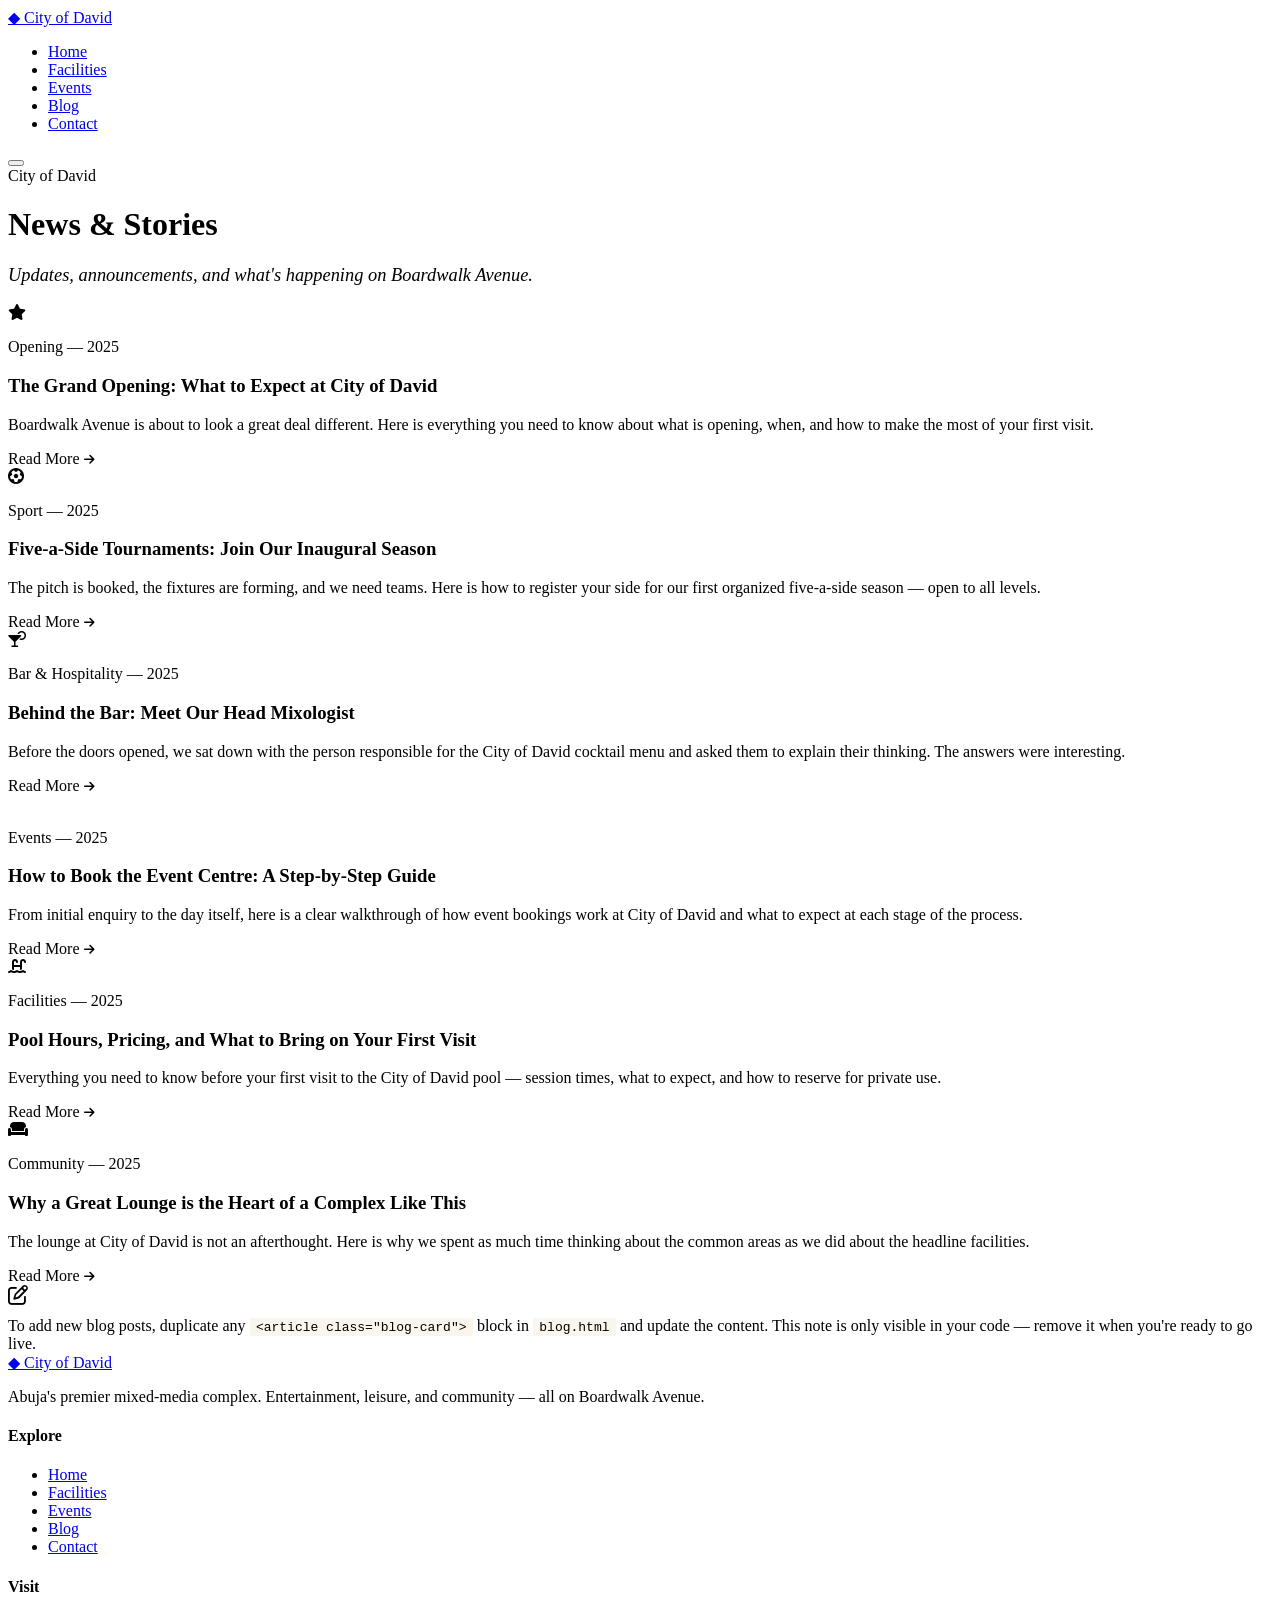
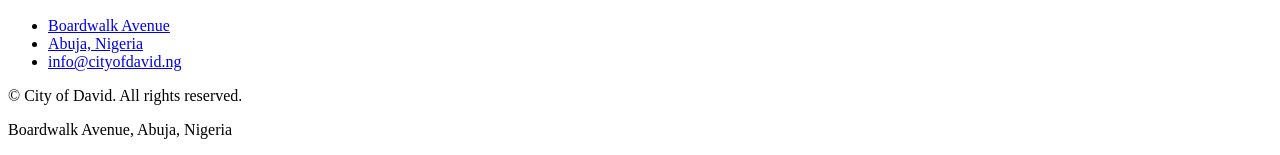
==== blog.html @ e6c5fee5 "Add files via upload" ====
<!DOCTYPE html>
<html lang="en">
<head>
  <meta charset="UTF-8">
  <meta name="viewport" content="width=device-width, initial-scale=1.0">
  <meta name="description" content="News, updates, and stories from City of David — Abuja's premier entertainment complex on Boardwalk Avenue.">
  <title>Blog | City of David</title>
  <link rel="preconnect" href="https://fonts.googleapis.com">
  <link rel="preconnect" href="https://fonts.gstatic.com" crossorigin>
  <link href="https://fonts.googleapis.com/css2?family=Playfair+Display:ital,wght@0,400;0,600;0,700;1,400&family=EB+Garamond:ital,wght@0,400;0,500;1,400&display=swap" rel="stylesheet">
  <link rel="stylesheet" href="https://cdnjs.cloudflare.com/ajax/libs/font-awesome/6.4.0/css/all.min.css">
  <link rel="stylesheet" href="css/style.css">
</head>
<body>

  <!-- NAVIGATION -->
  <nav class="nav" role="navigation" aria-label="Main navigation">
    <div class="nav-inner">
      <a href="index.html" class="nav-logo"><span class="dia">◆</span> City of David</a>
      <ul class="nav-links">
        <li><a href="index.html">Home</a></li>
        <li><a href="facilities.html">Facilities</a></li>
        <li><a href="events.html">Events</a></li>
        <li><a href="blog.html">Blog</a></li>
        <li><a href="contact.html">Contact</a></li>
      </ul>
      <button class="nav-toggle" aria-label="Toggle navigation" aria-expanded="false">
        <span></span><span></span><span></span>
      </button>
    </div>
  </nav>

  <!-- PAGE HERO -->
  <div class="page-hero">
    <div class="hero-eyebrow">City of David</div>
    <h1>News &amp; Stories</h1>
    <p style="color: var(--text-muted); font-style: italic; font-size: 1.15rem; margin-top: 1rem;">
      Updates, announcements, and what's happening on Boardwalk Avenue.
    </p>
  </div>

  <!-- BLOG SECTION -->
  <section class="section">
    <div class="section-inner">

      <div class="blog-grid">

        <!-- Post 1 -->
        <article class="blog-card fade-in fade-delay-1">
          <div class="blog-card-thumb">
            <i class="fa-solid fa-star"></i>
          </div>
          <div class="blog-card-body">
            <p class="blog-card-date">Opening — 2025</p>
            <h3>The Grand Opening: What to Expect at City of David</h3>
            <p>
              Boardwalk Avenue is about to look a great deal different. Here is everything you need to 
              know about what is opening, when, and how to make the most of your first visit.
            </p>
            <span class="read-more">Read More <i class="fa-solid fa-arrow-right" style="font-size: 0.75rem;"></i></span>
          </div>
        </article>

        <!-- Post 2 -->
        <article class="blog-card fade-in fade-delay-2">
          <div class="blog-card-thumb">
            <i class="fa-solid fa-futbol"></i>
          </div>
          <div class="blog-card-body">
            <p class="blog-card-date">Sport — 2025</p>
            <h3>Five-a-Side Tournaments: Join Our Inaugural Season</h3>
            <p>
              The pitch is booked, the fixtures are forming, and we need teams. Here is how to register 
              your side for our first organized five-a-side season — open to all levels.
            </p>
            <span class="read-more">Read More <i class="fa-solid fa-arrow-right" style="font-size: 0.75rem;"></i></span>
          </div>
        </article>

        <!-- Post 3 -->
        <article class="blog-card fade-in fade-delay-3">
          <div class="blog-card-thumb">
            <i class="fa-solid fa-martini-glass-citrus"></i>
          </div>
          <div class="blog-card-body">
            <p class="blog-card-date">Bar &amp; Hospitality — 2025</p>
            <h3>Behind the Bar: Meet Our Head Mixologist</h3>
            <p>
              Before the doors opened, we sat down with the person responsible for the City of David 
              cocktail menu and asked them to explain their thinking. The answers were interesting.
            </p>
            <span class="read-more">Read More <i class="fa-solid fa-arrow-right" style="font-size: 0.75rem;"></i></span>
          </div>
        </article>

        <!-- Post 4 -->
        <article class="blog-card fade-in fade-delay-4">
          <div class="blog-card-thumb">
            <i class="fa-solid fa-calendar-star"></i>
          </div>
          <div class="blog-card-body">
            <p class="blog-card-date">Events — 2025</p>
            <h3>How to Book the Event Centre: A Step-by-Step Guide</h3>
            <p>
              From initial enquiry to the day itself, here is a clear walkthrough of how event bookings 
              work at City of David and what to expect at each stage of the process.
            </p>
            <span class="read-more">Read More <i class="fa-solid fa-arrow-right" style="font-size: 0.75rem;"></i></span>
          </div>
        </article>

        <!-- Post 5 -->
        <article class="blog-card fade-in fade-delay-1">
          <div class="blog-card-thumb">
            <i class="fa-solid fa-water-ladder"></i>
          </div>
          <div class="blog-card-body">
            <p class="blog-card-date">Facilities — 2025</p>
            <h3>Pool Hours, Pricing, and What to Bring on Your First Visit</h3>
            <p>
              Everything you need to know before your first visit to the City of David pool — 
              session times, what to expect, and how to reserve for private use.
            </p>
            <span class="read-more">Read More <i class="fa-solid fa-arrow-right" style="font-size: 0.75rem;"></i></span>
          </div>
        </article>

        <!-- Post 6 -->
        <article class="blog-card fade-in fade-delay-2">
          <div class="blog-card-thumb">
            <i class="fa-solid fa-couch"></i>
          </div>
          <div class="blog-card-body">
            <p class="blog-card-date">Community — 2025</p>
            <h3>Why a Great Lounge is the Heart of a Complex Like This</h3>
            <p>
              The lounge at City of David is not an afterthought. Here is why we spent as much time 
              thinking about the common areas as we did about the headline facilities.
            </p>
            <span class="read-more">Read More <i class="fa-solid fa-arrow-right" style="font-size: 0.75rem;"></i></span>
          </div>
        </article>

      </div>

      <!-- Note to owner -->
      <div class="blog-notice fade-in">
        <i class="fa-regular fa-pen-to-square" style="color: var(--gold); margin-bottom: 0.75rem; font-size: 1.25rem; display: block;"></i>
        <p style="margin: 0;">
          To add new blog posts, duplicate any <code style="background: rgba(201,168,76,0.1); padding: 0.1rem 0.4rem; color: var(--gold);">&lt;article class="blog-card"&gt;</code> block 
          in <code style="background: rgba(201,168,76,0.1); padding: 0.1rem 0.4rem; color: var(--gold);">blog.html</code> and update the content.
          This note is only visible in your code — remove it when you're ready to go live.
        </p>
      </div>

    </div>
  </section>

  <!-- FOOTER -->
  <footer class="footer">
    <div class="footer-inner">
      <div class="footer-top">
        <div class="footer-brand">
          <a href="index.html" class="nav-logo"><span class="dia">◆</span> City of David</a>
          <p>Abuja's premier mixed-media complex. Entertainment, leisure, and community — all on Boardwalk Avenue.</p>
        </div>
        <div class="footer-col">
          <h4>Explore</h4>
          <ul>
            <li><a href="index.html">Home</a></li>
            <li><a href="facilities.html">Facilities</a></li>
            <li><a href="events.html">Events</a></li>
            <li><a href="blog.html">Blog</a></li>
            <li><a href="contact.html">Contact</a></li>
          </ul>
        </div>
        <div class="footer-col">
          <h4>Visit</h4>
          <ul>
            <li><a href="contact.html">Boardwalk Avenue</a></li>
            <li><a href="contact.html">Abuja, Nigeria</a></li>
            <li><a href="mailto:info@cityofdavid.ng">info@cityofdavid.ng</a></li>
          </ul>
        </div>
      </div>
      <div class="footer-bottom">
        <p>© <span class="copyright-year"></span> City of David. All rights reserved.</p>
        <p>Boardwalk Avenue, Abuja, Nigeria</p>
      </div>
    </div>
  </footer>

  <script src="js/main.js"></script>
</body>
</html>
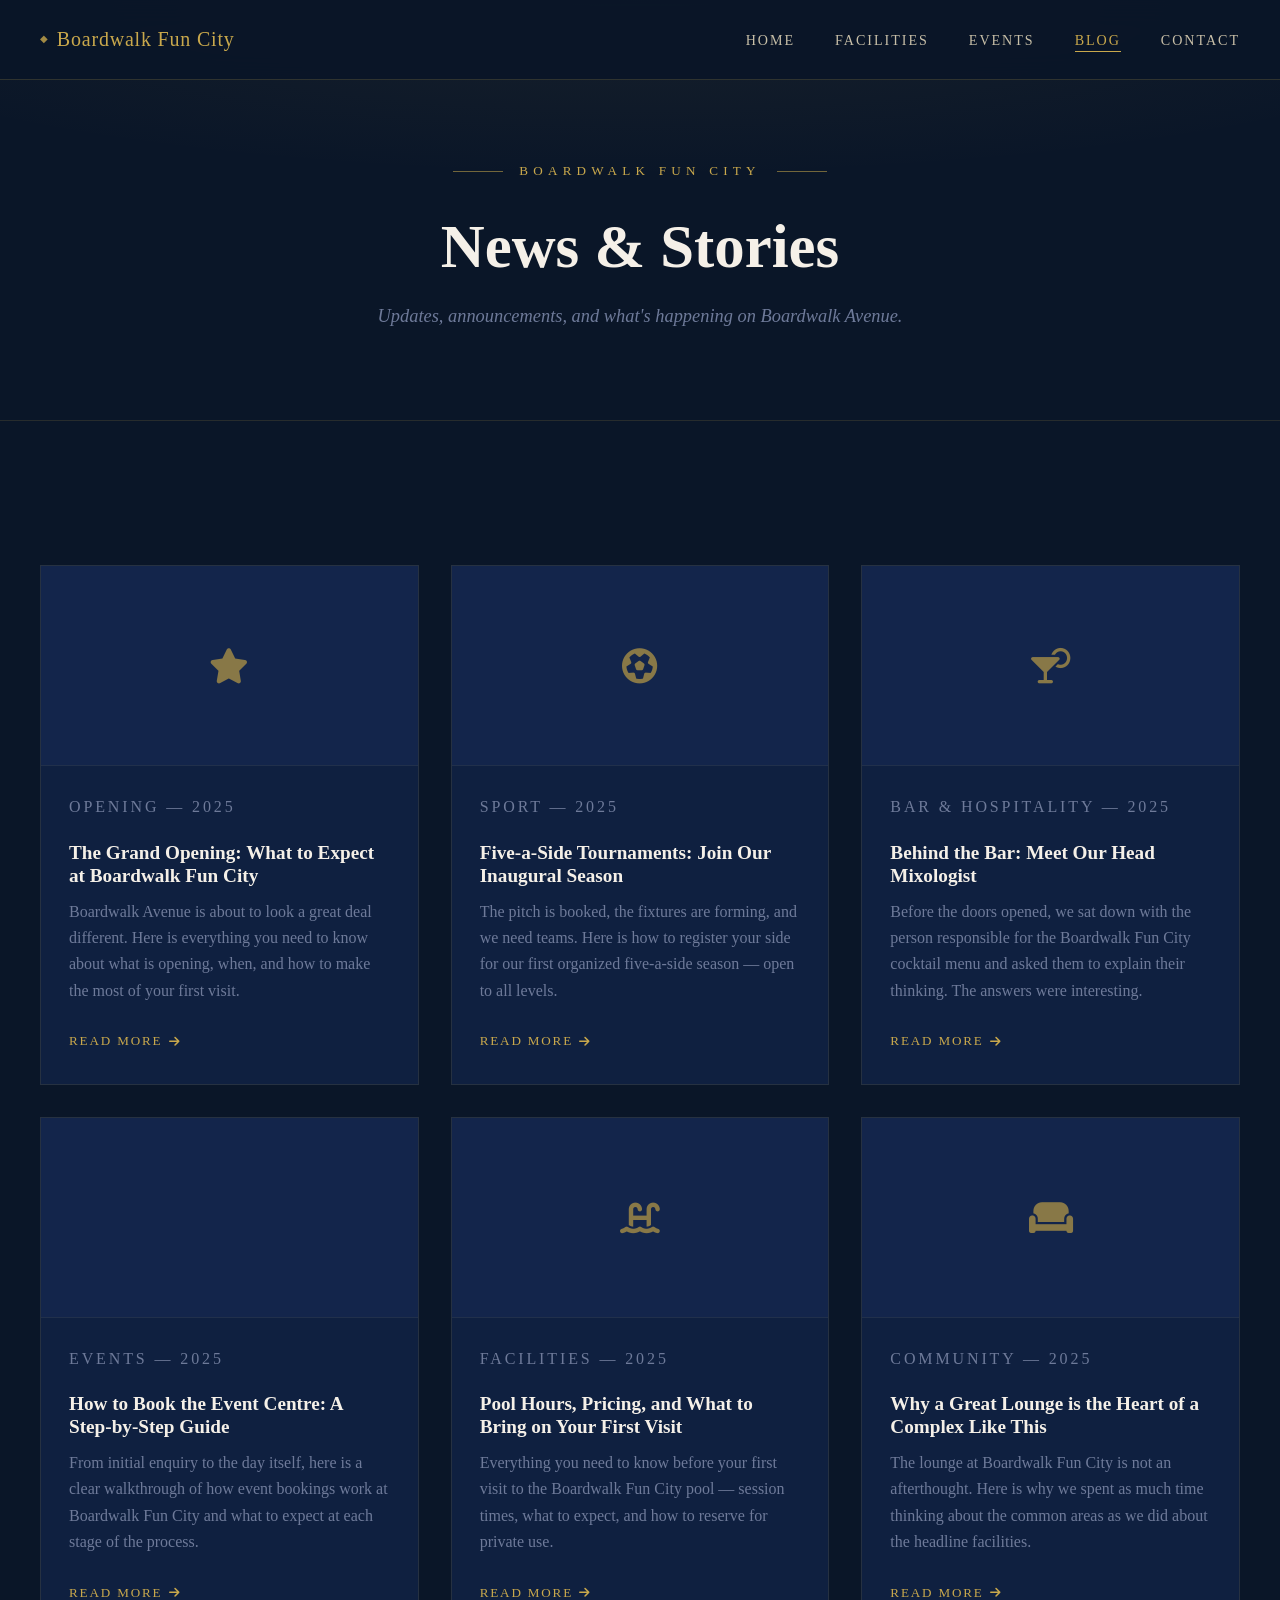
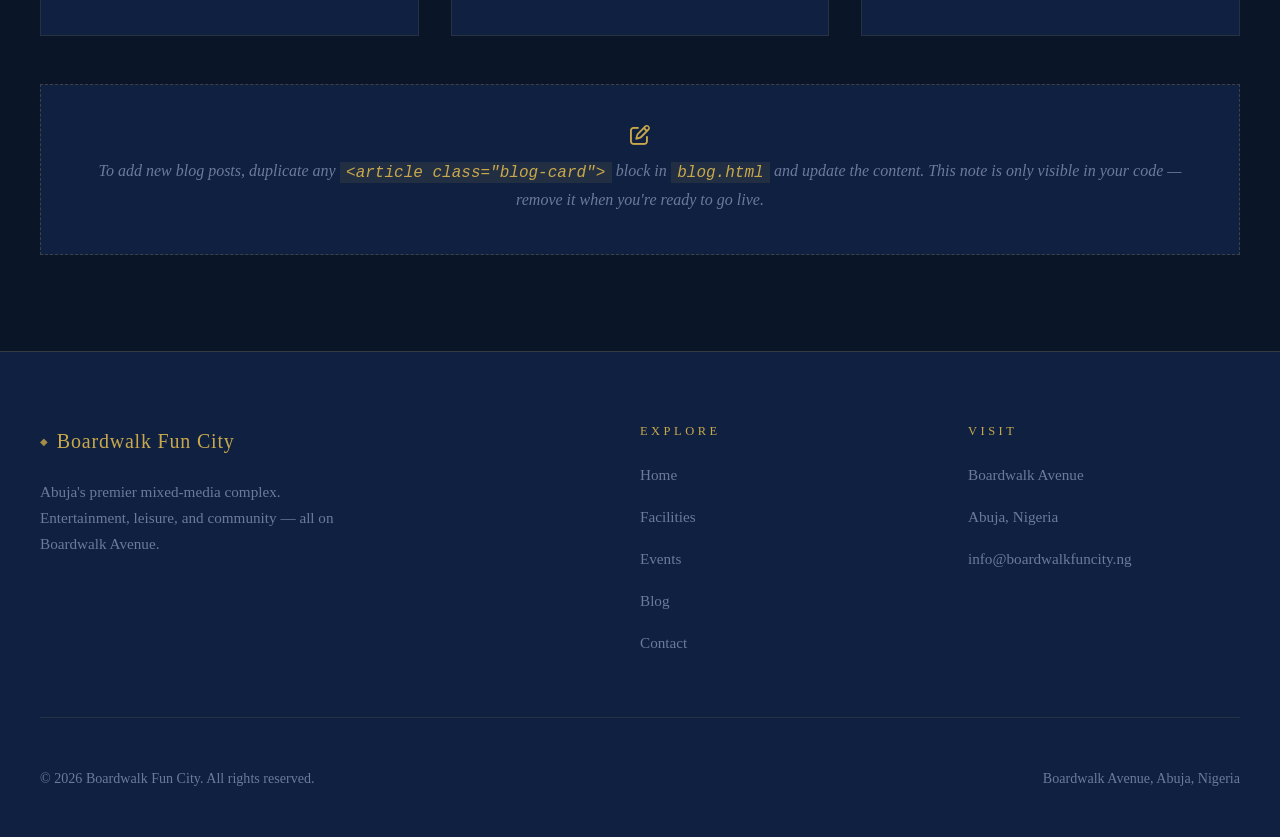
==== commit 5bb8baa2: "Add files via upload" ====
--- a/blog.html
+++ b/blog.html
@@ -3,8 +3,8 @@
 <head>
   <meta charset="UTF-8">
   <meta name="viewport" content="width=device-width, initial-scale=1.0">
-  <meta name="description" content="News, updates, and stories from City of David — Abuja's premier entertainment complex on Boardwalk Avenue.">
-  <title>Blog | City of David</title>
+  <meta name="description" content="News, updates, and stories from Boardwalk Fun City — Abuja's premier entertainment complex on Boardwalk Avenue.">
+  <title>Blog | Boardwalk Fun City</title>
   <link rel="preconnect" href="https://fonts.googleapis.com">
   <link rel="preconnect" href="https://fonts.gstatic.com" crossorigin>
   <link href="https://fonts.googleapis.com/css2?family=Playfair+Display:ital,wght@0,400;0,600;0,700;1,400&family=EB+Garamond:ital,wght@0,400;0,500;1,400&display=swap" rel="stylesheet">
@@ -16,7 +16,7 @@
   <!-- NAVIGATION -->
   <nav class="nav" role="navigation" aria-label="Main navigation">
     <div class="nav-inner">
-      <a href="index.html" class="nav-logo"><span class="dia">◆</span> City of David</a>
+      <a href="index.html" class="nav-logo"><span class="dia">◆</span> Boardwalk Fun City</a>
       <ul class="nav-links">
         <li><a href="index.html">Home</a></li>
         <li><a href="facilities.html">Facilities</a></li>
@@ -32,7 +32,7 @@
 
   <!-- PAGE HERO -->
   <div class="page-hero">
-    <div class="hero-eyebrow">City of David</div>
+    <div class="hero-eyebrow">Boardwalk Fun City</div>
     <h1>News &amp; Stories</h1>
     <p style="color: var(--text-muted); font-style: italic; font-size: 1.15rem; margin-top: 1rem;">
       Updates, announcements, and what's happening on Boardwalk Avenue.
@@ -52,7 +52,7 @@
           </div>
           <div class="blog-card-body">
             <p class="blog-card-date">Opening — 2025</p>
-            <h3>The Grand Opening: What to Expect at City of David</h3>
+            <h3>The Grand Opening: What to Expect at Boardwalk Fun City</h3>
             <p>
               Boardwalk Avenue is about to look a great deal different. Here is everything you need to 
               know about what is opening, when, and how to make the most of your first visit.
@@ -86,7 +86,7 @@
             <p class="blog-card-date">Bar &amp; Hospitality — 2025</p>
             <h3>Behind the Bar: Meet Our Head Mixologist</h3>
             <p>
-              Before the doors opened, we sat down with the person responsible for the City of David 
+              Before the doors opened, we sat down with the person responsible for the Boardwalk Fun City 
               cocktail menu and asked them to explain their thinking. The answers were interesting.
             </p>
             <span class="read-more">Read More <i class="fa-solid fa-arrow-right" style="font-size: 0.75rem;"></i></span>
@@ -103,7 +103,7 @@
             <h3>How to Book the Event Centre: A Step-by-Step Guide</h3>
             <p>
               From initial enquiry to the day itself, here is a clear walkthrough of how event bookings 
-              work at City of David and what to expect at each stage of the process.
+              work at Boardwalk Fun City and what to expect at each stage of the process.
             </p>
             <span class="read-more">Read More <i class="fa-solid fa-arrow-right" style="font-size: 0.75rem;"></i></span>
           </div>
@@ -118,7 +118,7 @@
             <p class="blog-card-date">Facilities — 2025</p>
             <h3>Pool Hours, Pricing, and What to Bring on Your First Visit</h3>
             <p>
-              Everything you need to know before your first visit to the City of David pool — 
+              Everything you need to know before your first visit to the Boardwalk Fun City pool — 
               session times, what to expect, and how to reserve for private use.
             </p>
             <span class="read-more">Read More <i class="fa-solid fa-arrow-right" style="font-size: 0.75rem;"></i></span>
@@ -134,7 +134,7 @@
             <p class="blog-card-date">Community — 2025</p>
             <h3>Why a Great Lounge is the Heart of a Complex Like This</h3>
             <p>
-              The lounge at City of David is not an afterthought. Here is why we spent as much time 
+              The lounge at Boardwalk Fun City is not an afterthought. Here is why we spent as much time 
               thinking about the common areas as we did about the headline facilities.
             </p>
             <span class="read-more">Read More <i class="fa-solid fa-arrow-right" style="font-size: 0.75rem;"></i></span>
@@ -161,7 +161,7 @@
     <div class="footer-inner">
       <div class="footer-top">
         <div class="footer-brand">
-          <a href="index.html" class="nav-logo"><span class="dia">◆</span> City of David</a>
+          <a href="index.html" class="nav-logo"><span class="dia">◆</span> Boardwalk Fun City</a>
           <p>Abuja's premier mixed-media complex. Entertainment, leisure, and community — all on Boardwalk Avenue.</p>
         </div>
         <div class="footer-col">
@@ -179,12 +179,12 @@
           <ul>
             <li><a href="contact.html">Boardwalk Avenue</a></li>
             <li><a href="contact.html">Abuja, Nigeria</a></li>
-            <li><a href="mailto:info@cityofdavid.ng">info@cityofdavid.ng</a></li>
+            <li><a href="mailto:info@boardwalkfuncity.ng">info@boardwalkfuncity.ng</a></li>
           </ul>
         </div>
       </div>
       <div class="footer-bottom">
-        <p>© <span class="copyright-year"></span> City of David. All rights reserved.</p>
+        <p>© <span class="copyright-year"></span> Boardwalk Fun City. All rights reserved.</p>
         <p>Boardwalk Avenue, Abuja, Nigeria</p>
       </div>
     </div>
--- a/css/style.css
+++ b/css/style.css
@@ -0,0 +1,749 @@
+/* ===================================================
+   CITY OF DAVID — MAIN STYLESHEET
+   =================================================== */
+
+/* ---- Variables ---- */
+:root {
+  --navy:        #0a1628;
+  --navy-mid:    #0f2040;
+  --navy-light:  #162952;
+  --gold:        #c9a84c;
+  --gold-light:  #dfc36a;
+  --gold-pale:   #f0e4b8;
+  --text:        #c8bfa8;
+  --text-muted:  #6e7a99;
+  --white:       #f5f0e8;
+
+  --ff-display: 'Playfair Display', Georgia, serif;
+  --ff-body:    'EB Garamond', Georgia, serif;
+
+  --max-w:     1200px;
+  --nav-h:     80px;
+  --transition: 0.35s ease;
+}
+
+/* ---- Reset ---- */
+*, *::before, *::after { box-sizing: border-box; margin: 0; padding: 0; }
+html { scroll-behavior: smooth; }
+body {
+  background: var(--navy);
+  color: var(--text);
+  font-family: var(--ff-body);
+  font-size: 1.125rem;
+  line-height: 1.75;
+  overflow-x: hidden;
+}
+img { max-width: 100%; display: block; }
+a { color: inherit; text-decoration: none; }
+ul { list-style: none; }
+
+/* ---- Typography ---- */
+h1, h2, h3, h4 {
+  font-family: var(--ff-display);
+  color: var(--white);
+  line-height: 1.2;
+}
+h1 { font-size: clamp(2.8rem, 6vw, 5.5rem); font-weight: 700; }
+h2 { font-size: clamp(2rem, 4vw, 3rem);   font-weight: 600; }
+h3 { font-size: clamp(1.3rem, 2.5vw, 1.7rem); font-weight: 600; }
+p  { margin-bottom: 1rem; }
+em { font-style: italic; }
+
+/* ===================================================
+   NAVIGATION
+   =================================================== */
+.nav {
+  position: fixed;
+  top: 0; left: 0; right: 0;
+  height: var(--nav-h);
+  z-index: 1000;
+  background: rgba(10, 22, 40, 0.94);
+  backdrop-filter: blur(14px);
+  border-bottom: 1px solid rgba(201, 168, 76, 0.2);
+  display: flex;
+  align-items: center;
+  padding: 0 2rem;
+  transition: border-color var(--transition);
+}
+.nav-inner {
+  width: 100%;
+  max-width: var(--max-w);
+  margin: 0 auto;
+  display: flex;
+  align-items: center;
+  justify-content: space-between;
+}
+.nav-logo {
+  font-family: var(--ff-display);
+  font-size: 1.25rem;
+  color: var(--gold);
+  letter-spacing: 0.04em;
+  display: flex;
+  align-items: center;
+  gap: 0.5rem;
+}
+.nav-logo .dia { font-size: 0.65rem; opacity: 0.8; }
+.nav-links {
+  display: flex;
+  gap: 2.5rem;
+}
+.nav-links a {
+  font-family: var(--ff-body);
+  font-size: 0.88rem;
+  letter-spacing: 0.14em;
+  text-transform: uppercase;
+  color: var(--text);
+  position: relative;
+  transition: color var(--transition);
+}
+.nav-links a::after {
+  content: '';
+  position: absolute;
+  bottom: -4px; left: 0; right: 0;
+  height: 1px;
+  background: var(--gold);
+  transform: scaleX(0);
+  transform-origin: left;
+  transition: transform var(--transition);
+}
+.nav-links a:hover,
+.nav-links a.active { color: var(--gold); }
+.nav-links a:hover::after,
+.nav-links a.active::after { transform: scaleX(1); }
+
+.nav-toggle {
+  display: none;
+  flex-direction: column;
+  gap: 5px;
+  background: none;
+  border: none;
+  cursor: pointer;
+  padding: 4px;
+}
+.nav-toggle span {
+  display: block;
+  width: 24px; height: 2px;
+  background: var(--gold);
+  transition: var(--transition);
+}
+
+/* ===================================================
+   BUTTONS
+   =================================================== */
+.btn {
+  display: inline-block;
+  padding: 0.75rem 2rem;
+  font-family: var(--ff-body);
+  font-size: 0.88rem;
+  letter-spacing: 0.16em;
+  text-transform: uppercase;
+  border: 1px solid var(--gold);
+  cursor: pointer;
+  position: relative;
+  overflow: hidden;
+  transition: color var(--transition);
+  z-index: 0;
+}
+.btn::before {
+  content: '';
+  position: absolute;
+  inset: 0;
+  background: var(--gold);
+  transform: translateX(-101%);
+  transition: transform 0.4s ease;
+  z-index: -1;
+}
+.btn:hover::before { transform: translateX(0); }
+.btn:hover { color: var(--navy); }
+
+.btn-primary {
+  background: var(--gold);
+  color: var(--navy);
+  font-weight: 600;
+}
+.btn-primary::before { background: var(--gold-light); }
+.btn-primary:hover { color: var(--navy); }
+
+.btn-outline {
+  background: transparent;
+  color: var(--gold);
+}
+
+/* ===================================================
+   HERO — HOME
+   =================================================== */
+.hero {
+  min-height: 100vh;
+  display: flex;
+  align-items: center;
+  justify-content: center;
+  text-align: center;
+  padding: calc(var(--nav-h) + 4rem) 2rem 5rem;
+  position: relative;
+  overflow: hidden;
+}
+.hero::before {
+  content: '';
+  position: absolute;
+  inset: 0;
+  background:
+    radial-gradient(ellipse 80% 55% at 50% 0%, rgba(201, 168, 76, 0.12) 0%, transparent 65%),
+    repeating-linear-gradient(
+      45deg,
+      transparent 0px, transparent 34px,
+      rgba(201, 168, 76, 0.018) 34px, rgba(201, 168, 76, 0.018) 35px
+    ),
+    repeating-linear-gradient(
+      -45deg,
+      transparent 0px, transparent 34px,
+      rgba(201, 168, 76, 0.018) 34px, rgba(201, 168, 76, 0.018) 35px
+    );
+  pointer-events: none;
+}
+.hero-content {
+  position: relative;
+  z-index: 1;
+  max-width: 800px;
+}
+.hero-eyebrow {
+  font-family: var(--ff-body);
+  font-size: 0.82rem;
+  letter-spacing: 0.4em;
+  text-transform: uppercase;
+  color: var(--gold);
+  display: flex;
+  align-items: center;
+  justify-content: center;
+  gap: 1rem;
+  margin-bottom: 1.75rem;
+  animation: fadeInUp 0.8s ease 0.1s both;
+}
+.hero-eyebrow::before,
+.hero-eyebrow::after {
+  content: '';
+  width: 50px; height: 1px;
+  background: var(--gold);
+  opacity: 0.55;
+}
+.hero h1 {
+  margin-bottom: 1.5rem;
+  animation: fadeInUp 0.8s ease 0.3s both;
+}
+.hero h1 .gold { color: var(--gold); font-style: italic; }
+.hero-sub {
+  font-size: 1.2rem;
+  color: var(--text-muted);
+  font-style: italic;
+  max-width: 520px;
+  margin: 0 auto 2.5rem;
+  animation: fadeInUp 0.8s ease 0.5s both;
+}
+.hero-ctas {
+  display: flex;
+  gap: 1rem;
+  justify-content: center;
+  flex-wrap: wrap;
+  animation: fadeInUp 0.8s ease 0.7s both;
+}
+
+/* ===================================================
+   PAGE HERO — INNER PAGES
+   =================================================== */
+.page-hero {
+  padding: calc(var(--nav-h) + 5rem) 2rem 4.5rem;
+  text-align: center;
+  position: relative;
+  border-bottom: 1px solid rgba(201, 168, 76, 0.15);
+}
+.page-hero::before {
+  content: '';
+  position: absolute;
+  inset: 0;
+  background: radial-gradient(ellipse 100% 60% at 50% 0%, rgba(201, 168, 76, 0.07) 0%, transparent 70%);
+  pointer-events: none;
+}
+.page-hero .hero-eyebrow { animation: none; }
+.page-hero h1 { font-size: clamp(2.2rem, 5vw, 3.8rem); animation: none; }
+
+/* ===================================================
+   SECTION BASE
+   =================================================== */
+.section { padding: 6rem 2rem; }
+.section-inner {
+  max-width: var(--max-w);
+  margin: 0 auto;
+}
+.section-label {
+  font-size: 0.78rem;
+  letter-spacing: 0.38em;
+  text-transform: uppercase;
+  color: var(--gold);
+  margin-bottom: 0.75rem;
+}
+.section-title { margin-bottom: 1.25rem; }
+.section-lead {
+  font-size: 1.15rem;
+  color: var(--text-muted);
+  font-style: italic;
+  max-width: 620px;
+  margin-bottom: 3rem;
+}
+.section-alt { background: var(--navy-mid); }
+.text-center { text-align: center; }
+.mt-2 { margin-top: 2rem; }
+.mt-3 { margin-top: 3rem; }
+
+/* ===================================================
+   ORNAMENT DIVIDER
+   =================================================== */
+.ornament-divider {
+  display: flex;
+  align-items: center;
+  gap: 1rem;
+  margin: 2rem 0;
+}
+.ornament-divider::before,
+.ornament-divider::after {
+  content: '';
+  flex: 1;
+  height: 1px;
+  background: linear-gradient(to right, transparent, rgba(201, 168, 76, 0.35), transparent);
+}
+.ornament-divider span { color: var(--gold); font-size: 0.55rem; }
+
+/* ===================================================
+   STATS ROW
+   =================================================== */
+.stat-row {
+  display: flex;
+  align-items: center;
+  justify-content: center;
+  flex-wrap: wrap;
+  gap: 0;
+  background: var(--navy-mid);
+  border-top: 1px solid rgba(201, 168, 76, 0.15);
+  border-bottom: 1px solid rgba(201, 168, 76, 0.15);
+  padding: 3rem 2rem;
+}
+.stat {
+  text-align: center;
+  padding: 0 3.5rem;
+}
+.stat + .stat { border-left: 1px solid rgba(201, 168, 76, 0.18); }
+.stat-num {
+  display: block;
+  font-family: var(--ff-display);
+  font-size: 2.6rem;
+  color: var(--gold);
+  line-height: 1;
+  margin-bottom: 0.4rem;
+}
+.stat-label {
+  font-size: 0.78rem;
+  letter-spacing: 0.22em;
+  text-transform: uppercase;
+  color: var(--text-muted);
+}
+
+/* ===================================================
+   FACILITIES GRID
+   =================================================== */
+.facilities-grid {
+  display: grid;
+  grid-template-columns: repeat(auto-fit, minmax(270px, 1fr));
+  gap: 1.5rem;
+}
+.facility-card {
+  background: var(--navy);
+  border: 1px solid rgba(201, 168, 76, 0.13);
+  padding: 2.25rem 2rem;
+  position: relative;
+  overflow: hidden;
+  transition: transform var(--transition), border-color var(--transition);
+}
+.section-alt .facility-card { background: var(--navy); }
+.facility-card::before {
+  content: '';
+  position: absolute;
+  top: 0; left: 0;
+  width: 3px; height: 0;
+  background: var(--gold);
+  transition: height 0.45s ease;
+}
+.facility-card:hover { transform: translateY(-5px); border-color: rgba(201, 168, 76, 0.38); }
+.facility-card:hover::before { height: 100%; }
+.facility-icon {
+  font-size: 1.8rem;
+  color: var(--gold);
+  margin-bottom: 1.25rem;
+  opacity: 0.9;
+}
+.facility-card h3 { font-size: 1.25rem; margin-bottom: 0.6rem; }
+.facility-card p { color: var(--text-muted); font-size: 1rem; margin: 0; line-height: 1.65; }
+
+/* ===================================================
+   FACILITIES DETAIL (facilities.html)
+   =================================================== */
+.facility-detail {
+  padding: 5rem 2rem;
+  border-bottom: 1px solid rgba(201, 168, 76, 0.1);
+}
+.facility-detail:nth-child(even) { background: var(--navy-mid); }
+.facility-detail-inner {
+  max-width: var(--max-w);
+  margin: 0 auto;
+  display: grid;
+  grid-template-columns: 1fr 2fr;
+  gap: 4rem;
+  align-items: start;
+}
+.facility-detail-meta {
+  position: sticky;
+  top: calc(var(--nav-h) + 2rem);
+}
+.facility-detail-meta .facility-icon { font-size: 2.5rem; margin-bottom: 1rem; }
+.facility-detail-meta h2 { font-size: clamp(1.5rem, 3vw, 2.2rem); margin-bottom: 0.5rem; }
+.facility-detail-meta .tag {
+  display: inline-block;
+  font-size: 0.75rem;
+  letter-spacing: 0.2em;
+  text-transform: uppercase;
+  color: var(--gold);
+  border: 1px solid rgba(201, 168, 76, 0.35);
+  padding: 0.2rem 0.7rem;
+  margin-top: 0.75rem;
+}
+.facility-detail-body p { color: var(--text); font-size: 1.1rem; line-height: 1.85; }
+.facility-detail-body p:last-child { margin: 0; }
+
+/* ===================================================
+   HIGHLIGHT / SPLIT SECTION
+   =================================================== */
+.highlight {
+  background: var(--navy-mid);
+  border-top: 1px solid rgba(201, 168, 76, 0.15);
+  border-bottom: 1px solid rgba(201, 168, 76, 0.15);
+  padding: 5rem 2rem;
+}
+.highlight-inner {
+  max-width: var(--max-w);
+  margin: 0 auto;
+  display: grid;
+  grid-template-columns: 1.2fr 1fr;
+  gap: 5rem;
+  align-items: center;
+}
+.highlight-text .btn { margin-top: 1.5rem; }
+.deco-visual {
+  display: flex;
+  align-items: center;
+  justify-content: center;
+  min-height: 280px;
+}
+.deco-diamond {
+  width: 180px; height: 180px;
+  border: 2px solid var(--gold);
+  transform: rotate(45deg);
+  position: relative;
+  opacity: 0.35;
+}
+.deco-diamond::before {
+  content: '';
+  position: absolute;
+  inset: 22px;
+  border: 1px solid var(--gold);
+}
+.deco-diamond::after {
+  content: '';
+  position: absolute;
+  inset: 46px;
+  border: 1px solid var(--gold);
+  opacity: 0.6;
+}
+
+/* ===================================================
+   EVENTS PAGE
+   =================================================== */
+.events-features {
+  display: grid;
+  grid-template-columns: repeat(auto-fit, minmax(220px, 1fr));
+  gap: 1.5rem;
+  margin: 3rem 0;
+}
+.events-feature {
+  padding: 1.75rem;
+  border: 1px solid rgba(201, 168, 76, 0.15);
+  background: var(--navy-mid);
+  transition: border-color var(--transition);
+}
+.events-feature:hover { border-color: rgba(201, 168, 76, 0.4); }
+.events-feature i {
+  font-size: 1.5rem;
+  color: var(--gold);
+  margin-bottom: 1rem;
+  display: block;
+}
+.events-feature h4 { font-size: 1.05rem; margin-bottom: 0.5rem; }
+.events-feature p { color: var(--text-muted); font-size: 0.95rem; margin: 0; }
+
+.event-types {
+  display: grid;
+  grid-template-columns: repeat(3, 1fr);
+  gap: 1px;
+  background: rgba(201, 168, 76, 0.15);
+  border: 1px solid rgba(201, 168, 76, 0.15);
+  margin-top: 3rem;
+}
+.event-type {
+  background: var(--navy);
+  padding: 2rem 1.75rem;
+  text-align: center;
+  transition: background var(--transition);
+}
+.event-type:hover { background: var(--navy-mid); }
+.event-type i { font-size: 1.6rem; color: var(--gold); margin-bottom: 1rem; display: block; }
+.event-type h4 { font-size: 1rem; letter-spacing: 0.08em; margin-bottom: 0.5rem; }
+.event-type p { color: var(--text-muted); font-size: 0.95rem; margin: 0; }
+
+.booking-section {
+  background: var(--navy-mid);
+  border: 1px solid rgba(201, 168, 76, 0.18);
+  padding: 3rem;
+  text-align: center;
+  margin-top: 3rem;
+}
+.booking-section h3 { margin-bottom: 0.75rem; }
+.booking-section p { color: var(--text-muted); max-width: 500px; margin: 0 auto 2rem; }
+.booking-contact {
+  display: flex;
+  gap: 1rem;
+  justify-content: center;
+  flex-wrap: wrap;
+  margin-top: 2rem;
+}
+
+/* ===================================================
+   BLOG
+   =================================================== */
+.blog-grid {
+  display: grid;
+  grid-template-columns: repeat(auto-fit, minmax(320px, 1fr));
+  gap: 2rem;
+  margin-top: 3rem;
+}
+.blog-card {
+  background: var(--navy-mid);
+  border: 1px solid rgba(201, 168, 76, 0.12);
+  transition: transform var(--transition), border-color var(--transition);
+  overflow: hidden;
+}
+.blog-card:hover { transform: translateY(-5px); border-color: rgba(201, 168, 76, 0.35); }
+.blog-card-thumb {
+  width: 100%;
+  height: 200px;
+  background: var(--navy-light);
+  display: flex;
+  align-items: center;
+  justify-content: center;
+  color: var(--gold);
+  font-size: 2.2rem;
+  opacity: 0.65;
+  border-bottom: 1px solid rgba(201, 168, 76, 0.12);
+}
+.blog-card-body { padding: 1.75rem; }
+.blog-card-date {
+  font-size: 0.78rem;
+  letter-spacing: 0.18em;
+  text-transform: uppercase;
+  color: var(--gold);
+  margin-bottom: 0.6rem;
+}
+.blog-card h3 { font-size: 1.2rem; margin-bottom: 0.75rem; }
+.blog-card p { color: var(--text-muted); font-size: 1rem; margin: 0 0 1.25rem; line-height: 1.65; }
+.read-more {
+  font-size: 0.82rem;
+  letter-spacing: 0.14em;
+  text-transform: uppercase;
+  color: var(--gold);
+  display: inline-flex;
+  align-items: center;
+  gap: 0.4rem;
+  transition: gap var(--transition);
+}
+.read-more:hover { gap: 0.75rem; }
+.blog-notice {
+  background: var(--navy-mid);
+  border: 1px dashed rgba(201, 168, 76, 0.25);
+  padding: 2.5rem;
+  text-align: center;
+  color: var(--text-muted);
+  margin-top: 3rem;
+  font-style: italic;
+  font-size: 1rem;
+}
+
+/* ===================================================
+   CONTACT PAGE
+   =================================================== */
+.contact-grid {
+  display: grid;
+  grid-template-columns: 1fr 1.6fr;
+  gap: 5rem;
+  align-items: start;
+}
+.contact-info-item {
+  display: flex;
+  align-items: flex-start;
+  gap: 1.25rem;
+  margin-bottom: 2.25rem;
+}
+.contact-info-item .ci-icon {
+  color: var(--gold);
+  font-size: 1.1rem;
+  margin-top: 0.25rem;
+  min-width: 20px;
+}
+.contact-info-item h4 {
+  font-size: 0.78rem;
+  letter-spacing: 0.22em;
+  text-transform: uppercase;
+  color: var(--gold);
+  margin-bottom: 0.3rem;
+  font-family: var(--ff-body);
+  font-weight: 500;
+}
+.contact-info-item p { color: var(--text-muted); margin: 0; font-size: 1rem; }
+
+.hours-table { width: 100%; border-collapse: collapse; margin-top: 0.5rem; }
+.hours-table td { padding: 0.3rem 0; font-size: 0.95rem; color: var(--text-muted); }
+.hours-table td:last-child { text-align: right; color: var(--text); }
+
+.contact-form { display: flex; flex-direction: column; gap: 1.25rem; }
+.form-group { display: flex; flex-direction: column; gap: 0.4rem; }
+.form-group label {
+  font-size: 0.78rem;
+  letter-spacing: 0.22em;
+  text-transform: uppercase;
+  color: var(--gold);
+  font-family: var(--ff-body);
+}
+.form-group input,
+.form-group select,
+.form-group textarea {
+  background: var(--navy-mid);
+  border: 1px solid rgba(201, 168, 76, 0.22);
+  color: var(--text);
+  font-family: var(--ff-body);
+  font-size: 1rem;
+  padding: 0.75rem 1rem;
+  outline: none;
+  transition: border-color var(--transition);
+  resize: vertical;
+  -webkit-appearance: none;
+  appearance: none;
+}
+.form-group input::placeholder,
+.form-group textarea::placeholder { color: var(--text-muted); }
+.form-group input:focus,
+.form-group select:focus,
+.form-group textarea:focus { border-color: var(--gold); }
+.form-group textarea { min-height: 140px; }
+.form-row { display: grid; grid-template-columns: 1fr 1fr; gap: 1.25rem; }
+
+/* ===================================================
+   FOOTER
+   =================================================== */
+.footer {
+  background: var(--navy-mid);
+  border-top: 1px solid rgba(201, 168, 76, 0.2);
+  padding: 4.5rem 2rem 2rem;
+}
+.footer-inner { max-width: var(--max-w); margin: 0 auto; }
+.footer-top {
+  display: grid;
+  grid-template-columns: 2fr 1fr 1fr;
+  gap: 3.5rem;
+  margin-bottom: 3rem;
+  padding-bottom: 3rem;
+  border-bottom: 1px solid rgba(201, 168, 76, 0.12);
+}
+.footer-brand .nav-logo { margin-bottom: 1.25rem; }
+.footer-brand p { color: var(--text-muted); font-size: 0.95rem; max-width: 300px; line-height: 1.7; }
+.footer-col h4 {
+  font-family: var(--ff-body);
+  font-size: 0.78rem;
+  letter-spacing: 0.28em;
+  text-transform: uppercase;
+  color: var(--gold);
+  margin-bottom: 1.25rem;
+  font-weight: 500;
+}
+.footer-col li { margin-bottom: 0.65rem; }
+.footer-col a { color: var(--text-muted); font-size: 0.95rem; transition: color var(--transition); }
+.footer-col a:hover { color: var(--gold); }
+.footer-bottom {
+  display: flex;
+  justify-content: space-between;
+  align-items: center;
+  color: var(--text-muted);
+  font-size: 0.88rem;
+}
+
+/* ===================================================
+   ANIMATIONS
+   =================================================== */
+@keyframes fadeInUp {
+  from { opacity: 0; transform: translateY(22px); }
+  to   { opacity: 1; transform: translateY(0); }
+}
+.fade-in {
+  opacity: 0;
+  transform: translateY(20px);
+  transition: opacity 0.7s ease, transform 0.7s ease;
+}
+.fade-in.visible { opacity: 1; transform: translateY(0); }
+.fade-delay-1 { transition-delay: 0.1s; }
+.fade-delay-2 { transition-delay: 0.2s; }
+.fade-delay-3 { transition-delay: 0.3s; }
+.fade-delay-4 { transition-delay: 0.4s; }
+.fade-delay-5 { transition-delay: 0.5s; }
+.fade-delay-6 { transition-delay: 0.6s; }
+.fade-delay-7 { transition-delay: 0.7s; }
+.fade-delay-8 { transition-delay: 0.8s; }
+
+/* ===================================================
+   RESPONSIVE
+   =================================================== */
+@media (max-width: 900px) {
+  .facility-detail-inner { grid-template-columns: 1fr; gap: 2rem; }
+  .facility-detail-meta { position: static; }
+  .highlight-inner { grid-template-columns: 1fr; gap: 2rem; }
+  .deco-visual { display: none; }
+  .contact-grid { grid-template-columns: 1fr; gap: 3rem; }
+  .footer-top { grid-template-columns: 1fr 1fr; }
+  .event-types { grid-template-columns: 1fr; }
+}
+
+@media (max-width: 640px) {
+  .nav-links {
+    display: none;
+    position: fixed;
+    top: var(--nav-h); left: 0; right: 0;
+    background: var(--navy);
+    padding: 2rem 2rem 2.5rem;
+    flex-direction: column;
+    gap: 1.25rem;
+    border-bottom: 1px solid rgba(201, 168, 76, 0.2);
+    z-index: 999;
+  }
+  .nav-links.open { display: flex; }
+  .nav-toggle { display: flex; }
+  .stat { padding: 0 2rem; }
+  .stat + .stat { border-left: none; border-top: 1px solid rgba(201, 168, 76, 0.18); padding-top: 1.5rem; }
+  .stat-row { flex-direction: column; gap: 1.5rem; }
+  .footer-top { grid-template-columns: 1fr; gap: 2rem; }
+  .footer-bottom { flex-direction: column; gap: 0.5rem; text-align: center; }
+  .form-row { grid-template-columns: 1fr; }
+  .hero-eyebrow::before, .hero-eyebrow::after { width: 25px; }
+  .booking-section { padding: 2rem 1.5rem; }
+}
